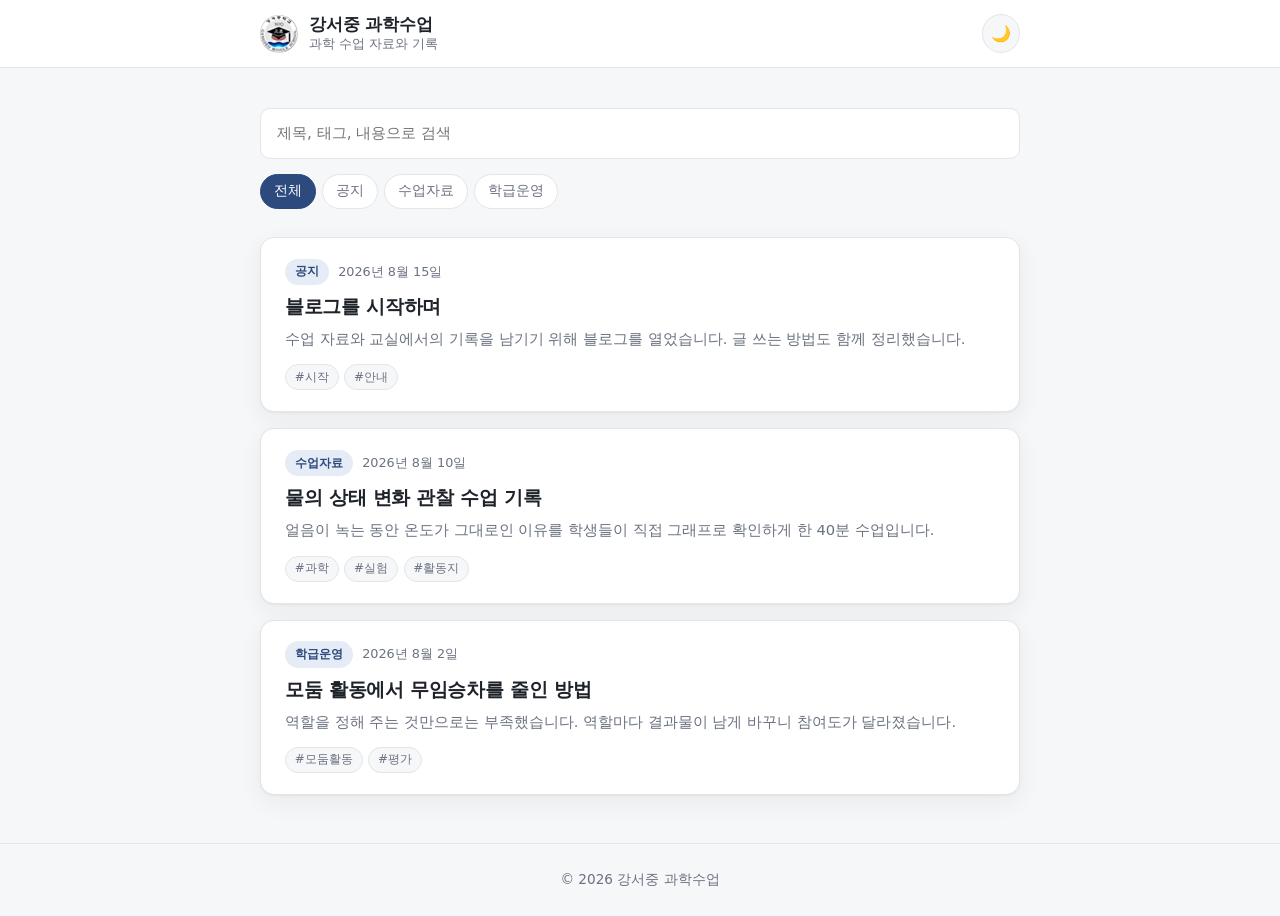
==== index.html @ 13f4ff3e "강서중 과학수업 블로그 첫 배포 빌드 도구 없이 동작하는 정적 블로그입니다. 글은 posts/*.md에 쓰고 브라우저에서 마크다운을 변환해 보여 줍니다.  - 글 목록, 검색, 분" ====
<!DOCTYPE html>
<html lang="ko">
<head>
<meta charset="utf-8">
<meta name="viewport" content="width=device-width, initial-scale=1">
<title>강서중 과학수업</title>
<meta name="description" content="강서중학교 과학 수업 자료와 기록">
<meta name="robots" content="noindex, nofollow">
<link rel="icon" href="assets/school-mark.png">
<link rel="stylesheet" href="assets/style.css">
</head>
<body>
<header class="site-header">
  <div class="wrap header-inner">
    <a class="brand" href="index.html">
      <img class="brand-mark" src="assets/school-mark.png" alt="강서중학교 교표">
      <span class="brand-text">
        <strong>강서중 과학수업</strong>
        <small>과학 수업 자료와 기록</small>
      </span>
    </a>
    <button class="theme-toggle" type="button" aria-label="다크 모드 전환">🌙</button>
  </div>
</header>

<main class="wrap">
  <div class="toolbar">
    <input class="search" type="search" placeholder="제목, 태그, 내용으로 검색" aria-label="글 검색">
    <div class="categories" role="group" aria-label="분류 선택"></div>
  </div>

  <div class="post-list" aria-live="polite">
    <p class="state">불러오는 중…</p>
  </div>
</main>

<footer class="site-footer">
  <div class="wrap">© <span class="year"></span> 강서중 과학수업</div>
</footer>

<script src="assets/app.js"></script>
<script>renderIndex();</script>
</body>
</html>
---- assets/style.css ----
/* 색상 바꾸기
   아래 --accent(강조색)와 --accent-soft(연한 배경) 두 줄만 고치면 전체 색이 바뀝니다.
   어두운 모드용 값은 파일 아래쪽 두 곳에 같은 이름으로 한 번 더 있습니다.

   추천 조합 (밝은 모드 / 어두운 모드)
   남색   #2c4a7e + #e6ecf6  /  #7ea8e8 + #202b3d   ← 현재 적용
   청록   #1f6f5c + #e4efea  /  #6bc2a5 + #21332e
   주황   #c2603a + #f6e7de  /  #e0916d + #33241d
   자주   #7a3f75 + #f0e6ef  /  #c08bbb + #2e2130
   하늘   #1f6feb + #e3eefd  /  #6ea8f5 + #1b2738
*/

:root {
  --bg: #f6f7f9;
  --surface: #ffffff;
  --border: #e2e5ea;
  --text: #1e2229;
  --muted: #6b7280;
  --accent: #2c4a7e;
  --accent-soft: #e6ecf6;
  --accent-on: #ffffff;
  --code-bg: #eff1f5;
  --shadow: 0 1px 2px rgba(30, 34, 41, .05), 0 8px 24px rgba(30, 34, 41, .06);
}

@media (prefers-color-scheme: dark) {
  :root:not([data-theme="light"]) {
    --bg: #16181c;
    --surface: #1e2126;
    --border: #2e333a;
    --text: #e5e7eb;
    --muted: #99a1ad;
    --accent: #7ea8e8;
    --accent-soft: #202b3d;
    --accent-on: #16181c;
    --code-bg: #22262c;
    --shadow: 0 1px 2px rgba(0, 0, 0, .3), 0 8px 24px rgba(0, 0, 0, .25);
  }
}

:root[data-theme="dark"] {
  --bg: #16181c;
  --surface: #1e2126;
  --border: #2e333a;
  --text: #e5e7eb;
  --muted: #99a1ad;
  --accent: #7ea8e8;
  --accent-soft: #202b3d;
  --accent-on: #16181c;
  --code-bg: #22262c;
  --shadow: 0 1px 2px rgba(0, 0, 0, .3), 0 8px 24px rgba(0, 0, 0, .25);
}

* { box-sizing: border-box; }

body {
  margin: 0;
  background: var(--bg);
  color: var(--text);
  font-family: "Pretendard", "Apple SD Gothic Neo", "Malgun Gothic", system-ui, sans-serif;
  font-size: 16px;
  line-height: 1.75;
  -webkit-font-smoothing: antialiased;
}

.wrap {
  width: min(760px, 100% - 2.5rem);
  margin-inline: auto;
}

a { color: inherit; }

/* 헤더 */

.site-header {
  border-bottom: 1px solid var(--border);
  background: var(--surface);
  position: sticky;
  top: 0;
  z-index: 10;
}

.header-inner {
  display: flex;
  align-items: center;
  justify-content: space-between;
  gap: 1rem;
  padding: .9rem 0;
}

.brand {
  display: flex;
  align-items: center;
  gap: .7rem;
  text-decoration: none;
}

.brand-mark {
  width: 38px;
  height: 38px;
  border-radius: 50%;
  background: #fff;
  flex-shrink: 0;
}

.brand-text { display: flex; flex-direction: column; line-height: 1.3; }
.brand-text strong { font-size: 1.05rem; letter-spacing: -.01em; }
.brand-text small { color: var(--muted); font-size: .8rem; }

.theme-toggle {
  border: 1px solid var(--border);
  background: var(--bg);
  color: inherit;
  border-radius: 999px;
  width: 2.4rem;
  height: 2.4rem;
  font-size: 1rem;
  cursor: pointer;
  flex-shrink: 0;
}

.theme-toggle:hover { border-color: var(--accent); }

/* 검색 · 분류 */

.toolbar { margin: 2.5rem 0 1.75rem; }

.search {
  width: 100%;
  padding: .7rem 1rem;
  font: inherit;
  font-size: .95rem;
  color: inherit;
  background: var(--surface);
  border: 1px solid var(--border);
  border-radius: 10px;
}

.search:focus {
  outline: 2px solid var(--accent);
  outline-offset: -1px;
}

.categories {
  display: flex;
  flex-wrap: wrap;
  gap: .4rem;
  margin-top: .9rem;
}

.chip {
  border: 1px solid var(--border);
  background: var(--surface);
  color: var(--muted);
  font: inherit;
  font-size: .85rem;
  padding: .3rem .8rem;
  border-radius: 999px;
  cursor: pointer;
}

.chip:hover { color: var(--text); }

.chip.active {
  background: var(--accent);
  border-color: var(--accent);
  color: var(--accent-on);
}

/* 목록 */

.post-list {
  display: grid;
  gap: 1rem;
  padding-bottom: 3rem;
}

.card {
  background: var(--surface);
  border: 1px solid var(--border);
  border-radius: 14px;
  box-shadow: var(--shadow);
  transition: transform .15s ease, border-color .15s ease;
}

.card:hover {
  transform: translateY(-2px);
  border-color: var(--accent);
}

.card-link {
  display: block;
  padding: 1.3rem 1.5rem;
  text-decoration: none;
}

.card h2 {
  margin: .5rem 0 .4rem;
  font-size: 1.2rem;
  letter-spacing: -.015em;
  line-height: 1.45;
}

.excerpt {
  margin: 0;
  color: var(--muted);
  font-size: .92rem;
  line-height: 1.65;
}

.card-meta {
  display: flex;
  align-items: center;
  gap: .6rem;
  font-size: .8rem;
  color: var(--muted);
}

.tags {
  display: flex;
  flex-wrap: wrap;
  gap: .35rem;
  margin-top: .8rem;
}

.tag {
  font-size: .75rem;
  color: var(--muted);
  background: var(--bg);
  border: 1px solid var(--border);
  border-radius: 999px;
  padding: .1rem .55rem;
}

.tag.cat {
  color: var(--accent);
  background: var(--accent-soft);
  border-color: transparent;
  font-weight: 600;
}

.state {
  color: var(--muted);
  text-align: center;
  padding: 3rem 1rem;
}

.state.error { color: #c0392b; }

/* 본문 */

.back-link {
  display: inline-block;
  margin: 2rem 0 1rem;
  color: var(--muted);
  font-size: .9rem;
  text-decoration: none;
}

.back-link:hover { color: var(--accent); }

.post { padding-bottom: 4rem; }

.post-head {
  padding-bottom: 1.5rem;
  margin-bottom: 2rem;
  border-bottom: 1px solid var(--border);
}

.post-head h1 {
  margin: .6rem 0 0;
  font-size: 1.9rem;
  line-height: 1.35;
  letter-spacing: -.02em;
}

.post-body { font-size: 1.02rem; }

.post-body h1, .post-body h2, .post-body h3, .post-body h4 {
  margin: 2.4rem 0 .8rem;
  line-height: 1.4;
  letter-spacing: -.015em;
}

.post-body h1 { font-size: 1.6rem; }
.post-body h2 { font-size: 1.35rem; }
.post-body h3 { font-size: 1.12rem; }
.post-body h4 { font-size: 1rem; }

.post-body p { margin: 1.1rem 0; }

.post-body ul, .post-body ol { padding-left: 1.4rem; }
.post-body li { margin: .35rem 0; }

.post-body a { color: var(--accent); text-underline-offset: .2em; }

.post-body img {
  max-width: 100%;
  height: auto;
  border-radius: 10px;
  border: 1px solid var(--border);
}

.post-body blockquote {
  margin: 1.5rem 0;
  padding: .3rem 1.2rem;
  border-left: 3px solid var(--accent);
  background: var(--accent-soft);
  border-radius: 0 8px 8px 0;
  color: var(--text);
}

.post-body hr {
  border: 0;
  border-top: 1px solid var(--border);
  margin: 2.5rem 0;
}

.post-body code {
  background: var(--code-bg);
  padding: .12em .4em;
  border-radius: 5px;
  font-size: .88em;
  font-family: "Cascadia Mono", Consolas, monospace;
}

.post-body pre {
  background: var(--code-bg);
  border: 1px solid var(--border);
  border-radius: 10px;
  padding: 1rem 1.2rem;
  overflow-x: auto;
  line-height: 1.6;
}

.post-body pre code {
  background: none;
  padding: 0;
  font-size: .87rem;
}

.table-scroll {
  overflow-x: auto;
  margin: 1.5rem 0;
}

.post-body table {
  border-collapse: collapse;
  width: 100%;
  font-size: .93rem;
}

.post-body th, .post-body td {
  border: 1px solid var(--border);
  padding: .55rem .8rem;
  text-align: left;
}

.post-body th {
  background: var(--accent-soft);
  font-weight: 600;
}

/* 푸터 */

.site-footer {
  border-top: 1px solid var(--border);
  padding: 1.5rem 0;
  color: var(--muted);
  font-size: .85rem;
  text-align: center;
}

@media (max-width: 480px) {
  .brand-text small { display: none; }
  .post-head h1 { font-size: 1.5rem; }
}
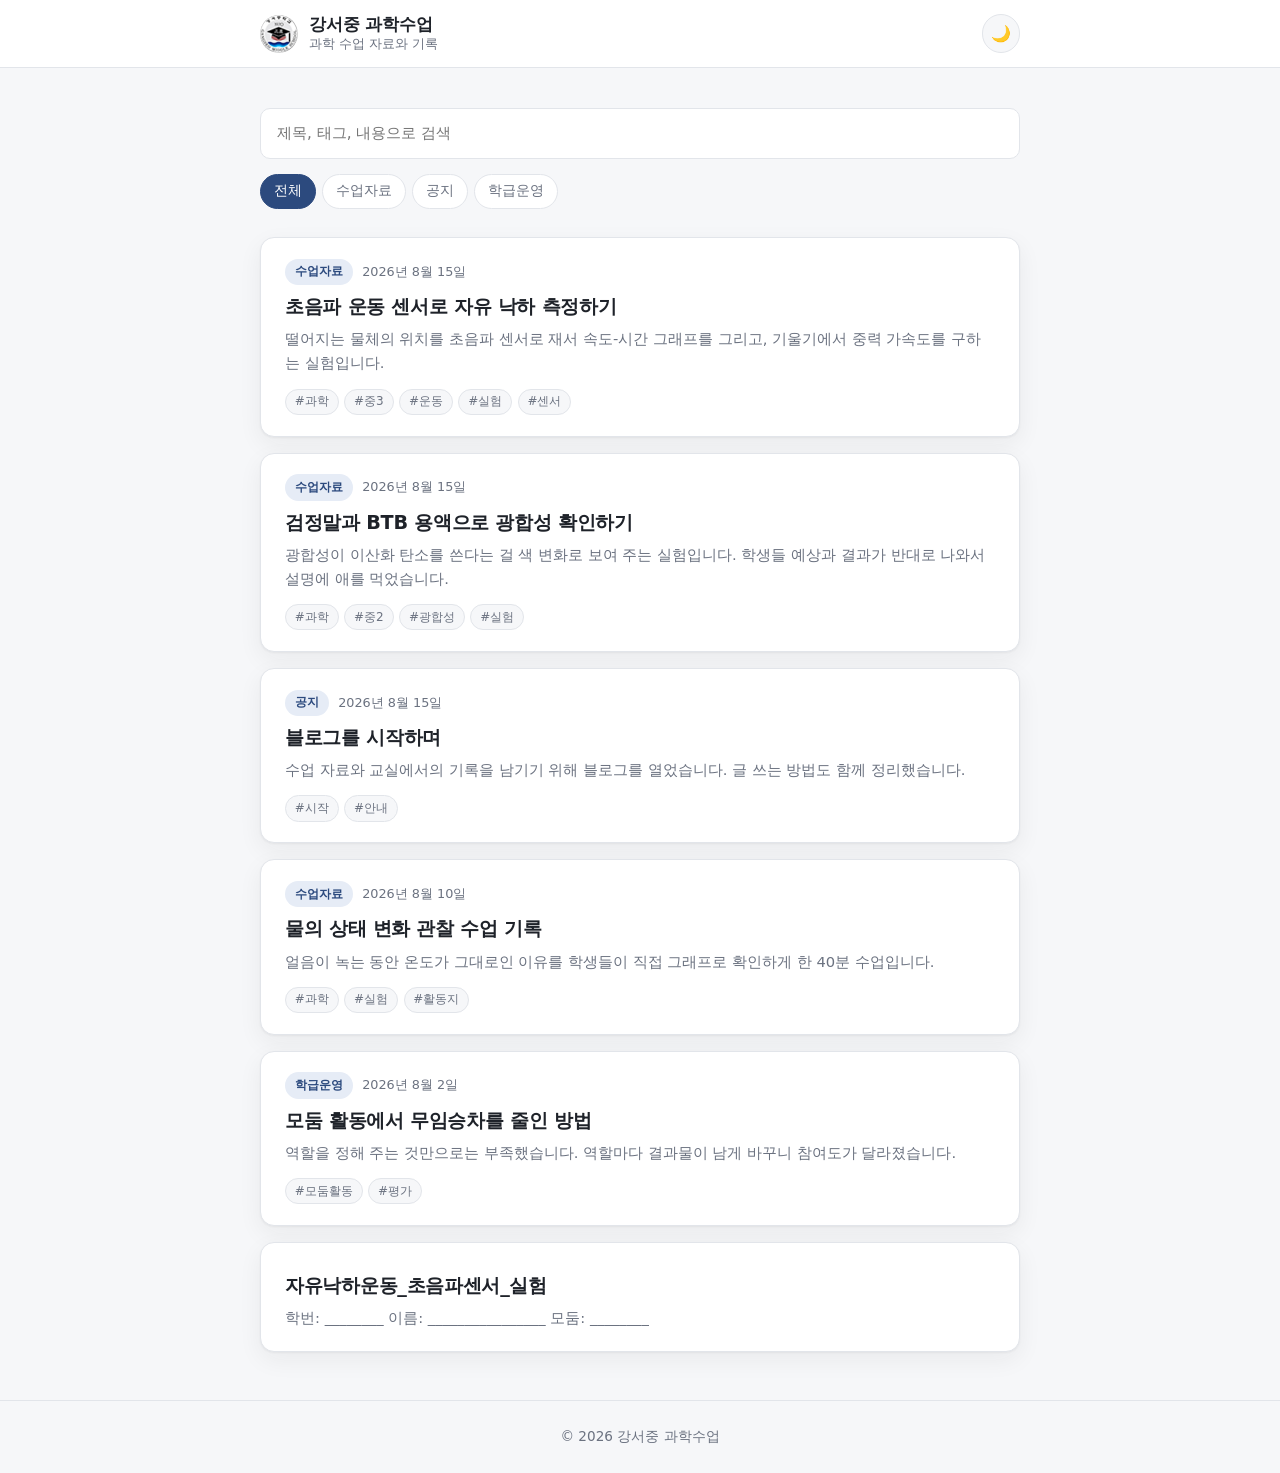
==== commit bf741b38: "글 수정 2026-08-15 18:55" ====
--- a/index.html
+++ b/index.html
@@ -7,7 +7,7 @@
 <meta name="description" content="강서중학교 과학 수업 자료와 기록">
 <meta name="robots" content="noindex, nofollow">
 <link rel="icon" href="assets/school-mark.png">
-<link rel="stylesheet" href="assets/style.css">
+<link rel="stylesheet" href="assets/style.css?v=0c0f80e6">
 </head>
 <body>
 <header class="site-header">
@@ -38,7 +38,7 @@
   <div class="wrap">© <span class="year"></span> 강서중 과학수업</div>
 </footer>
 
-<script src="assets/app.js"></script>
+<script src="assets/app.js?v=0c0f80e6"></script>
 <script>renderIndex();</script>
 </body>
 </html>
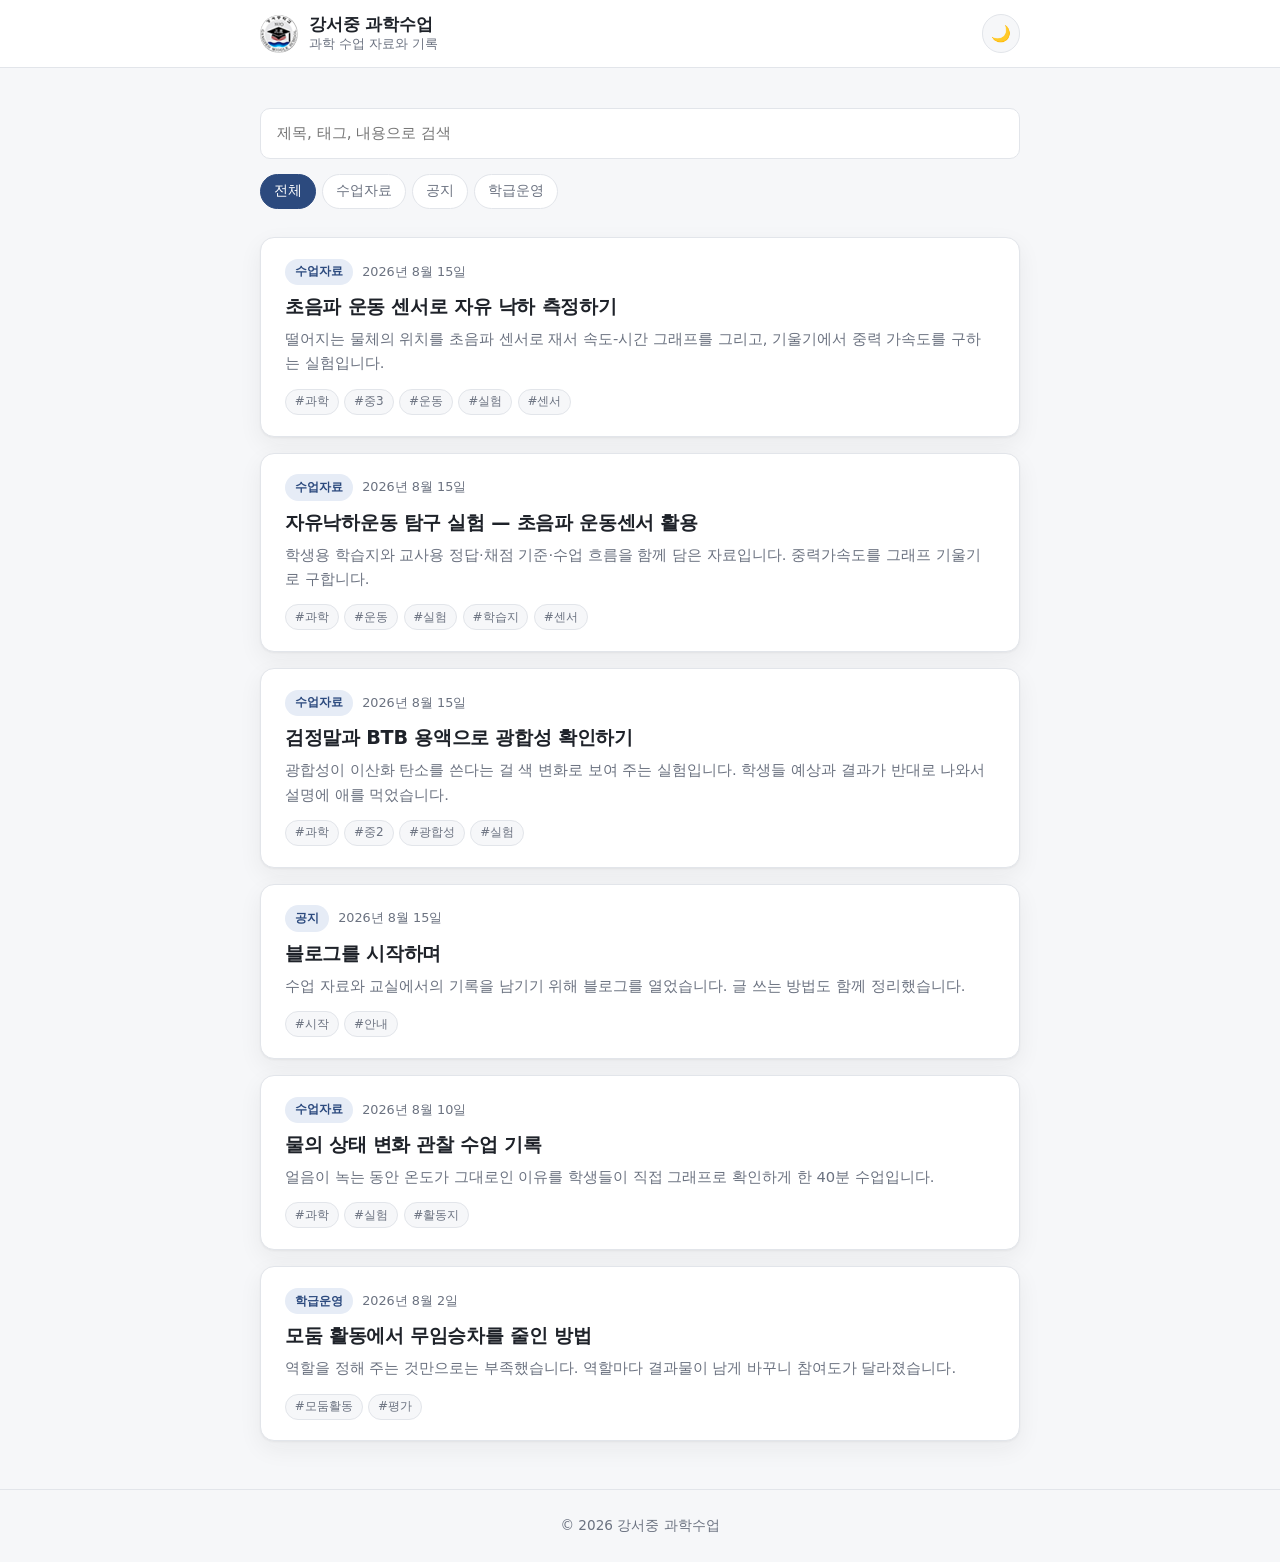
==== commit dd061ff6: "글 수정 2026-08-15 18:58" ====
--- a/index.html
+++ b/index.html
@@ -7,7 +7,7 @@
 <meta name="description" content="강서중학교 과학 수업 자료와 기록">
 <meta name="robots" content="noindex, nofollow">
 <link rel="icon" href="assets/school-mark.png">
-<link rel="stylesheet" href="assets/style.css?v=0c0f80e6">
+<link rel="stylesheet" href="assets/style.css?v=616b80e6">
 </head>
 <body>
 <header class="site-header">
@@ -38,7 +38,7 @@
   <div class="wrap">© <span class="year"></span> 강서중 과학수업</div>
 </footer>
 
-<script src="assets/app.js?v=0c0f80e6"></script>
+<script src="assets/app.js?v=616b80e6"></script>
 <script>renderIndex();</script>
 </body>
 </html>
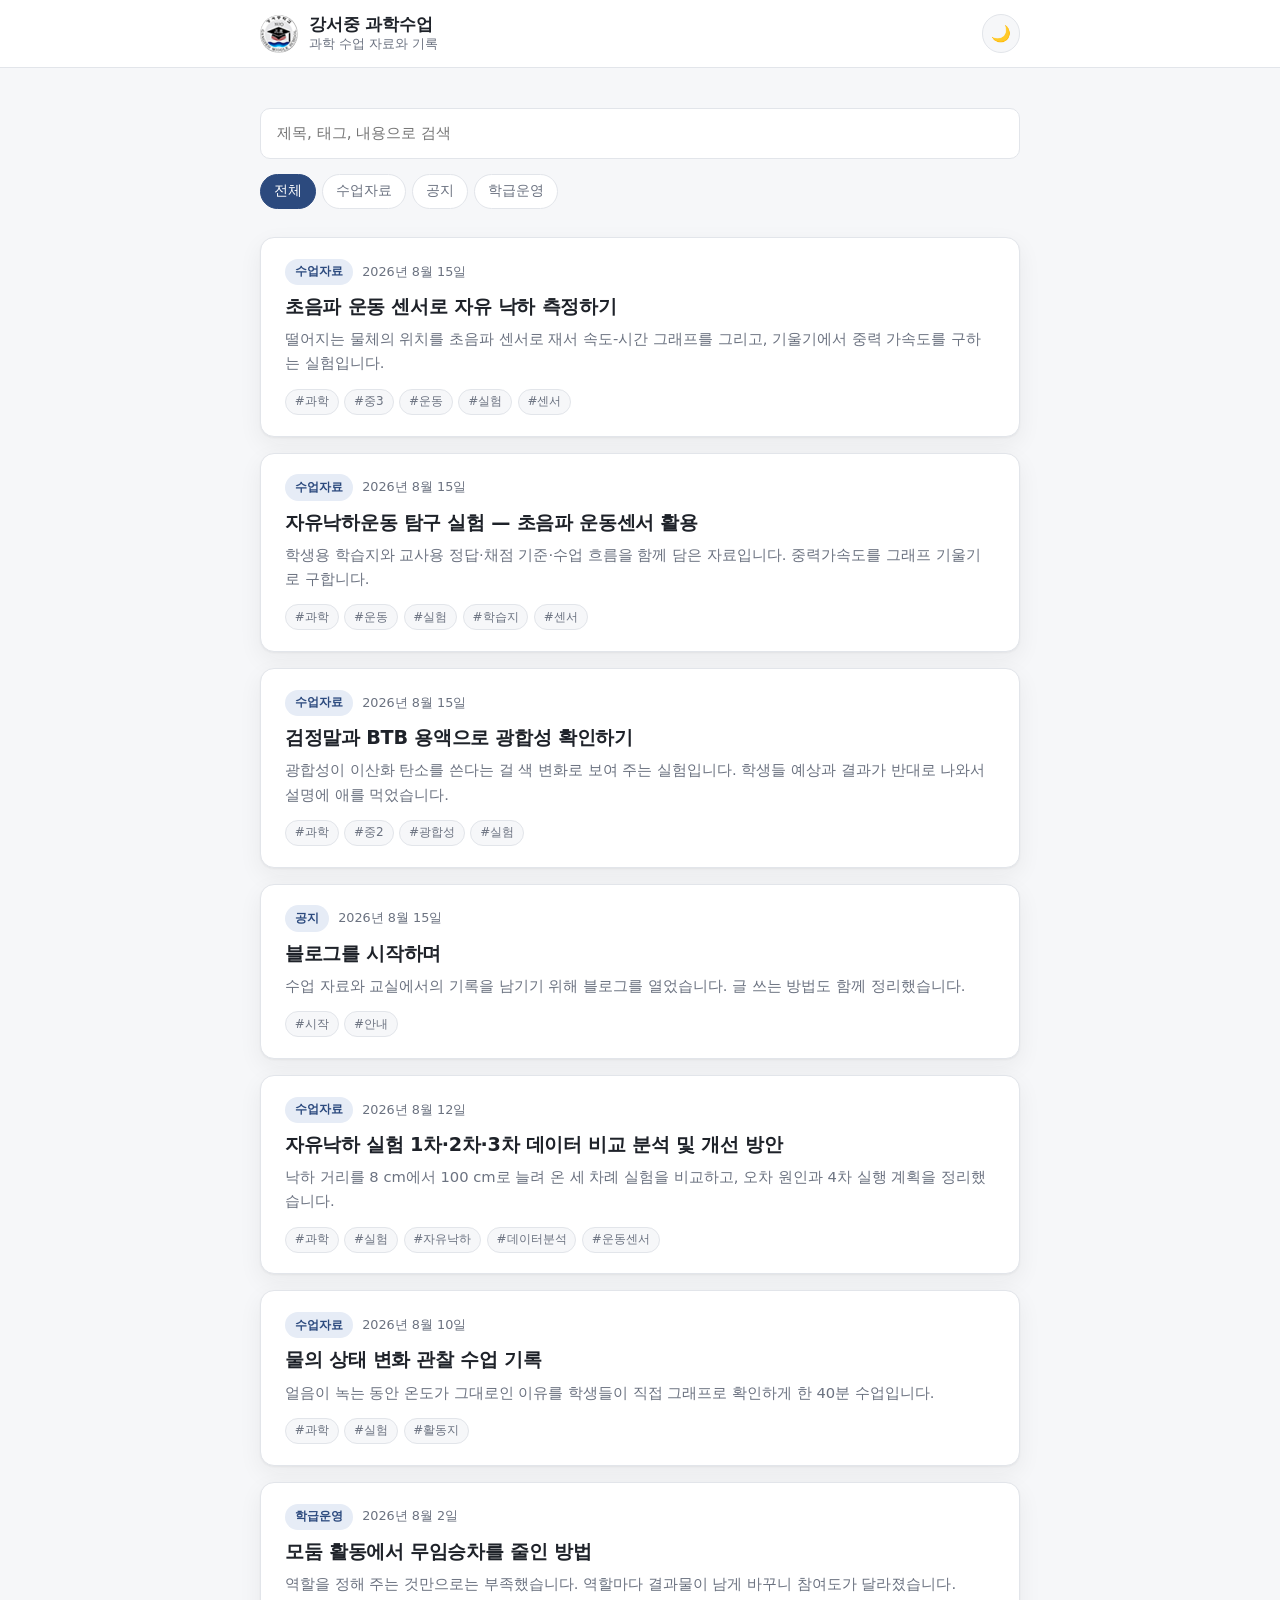
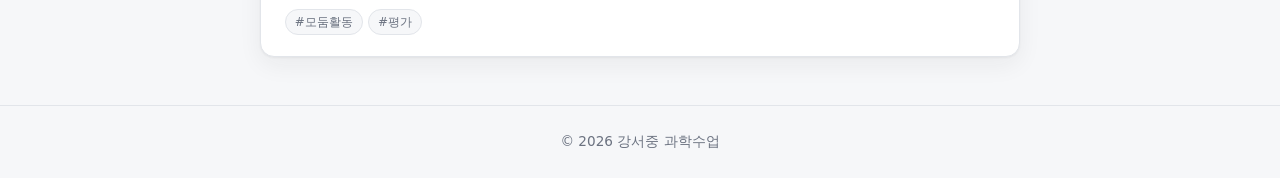
==== commit ade3f45d: "글 수정 2026-08-15 19:14" ====
--- a/index.html
+++ b/index.html
@@ -7,7 +7,7 @@
 <meta name="description" content="강서중학교 과학 수업 자료와 기록">
 <meta name="robots" content="noindex, nofollow">
 <link rel="icon" href="assets/school-mark.png">
-<link rel="stylesheet" href="assets/style.css?v=616b80e6">
+<link rel="stylesheet" href="assets/style.css?v=e83780e6">
 </head>
 <body>
 <header class="site-header">
@@ -38,7 +38,7 @@
   <div class="wrap">© <span class="year"></span> 강서중 과학수업</div>
 </footer>
 
-<script src="assets/app.js?v=616b80e6"></script>
+<script src="assets/app.js?v=e83780e6"></script>
 <script>renderIndex();</script>
 </body>
 </html>
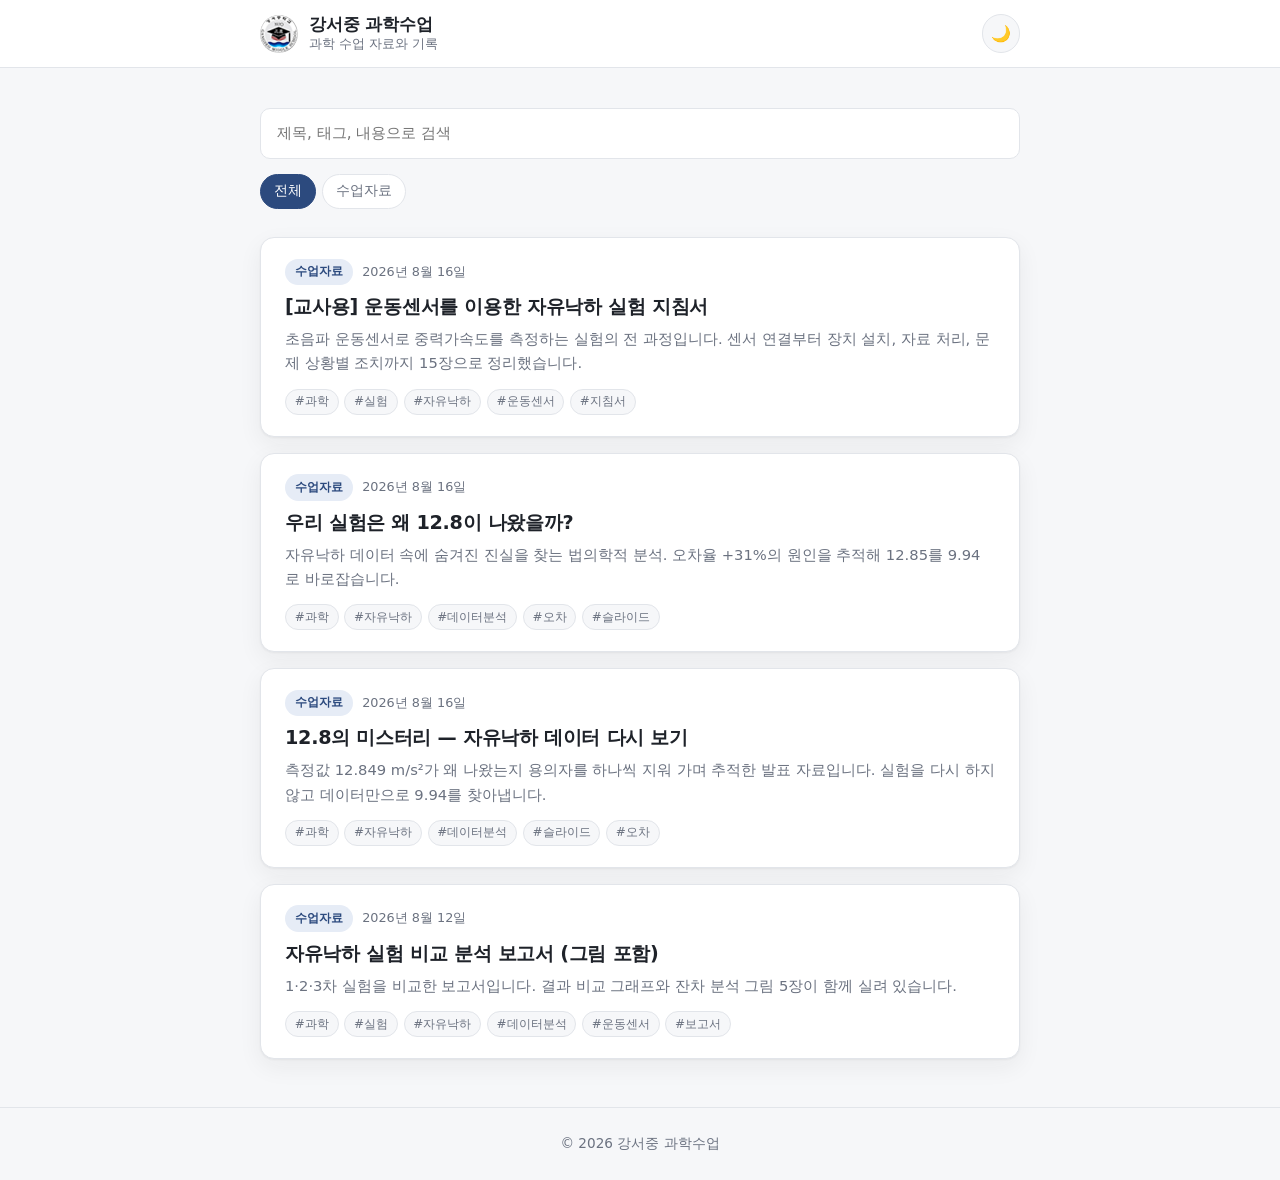
==== commit 42ddf00a: "글 수정 2026-08-16 06:31" ====
--- a/index.html
+++ b/index.html
@@ -7,7 +7,7 @@
 <meta name="description" content="강서중학교 과학 수업 자료와 기록">
 <meta name="robots" content="noindex, nofollow">
 <link rel="icon" href="assets/school-mark.png">
-<link rel="stylesheet" href="assets/style.css?v=e83780e6">
+<link rel="stylesheet" href="assets/style.css?v=0fbb80e6">
 </head>
 <body>
 <header class="site-header">
@@ -38,7 +38,7 @@
   <div class="wrap">© <span class="year"></span> 강서중 과학수업</div>
 </footer>
 
-<script src="assets/app.js?v=e83780e6"></script>
+<script src="assets/app.js?v=0fbb80e6"></script>
 <script>renderIndex();</script>
 </body>
 </html>
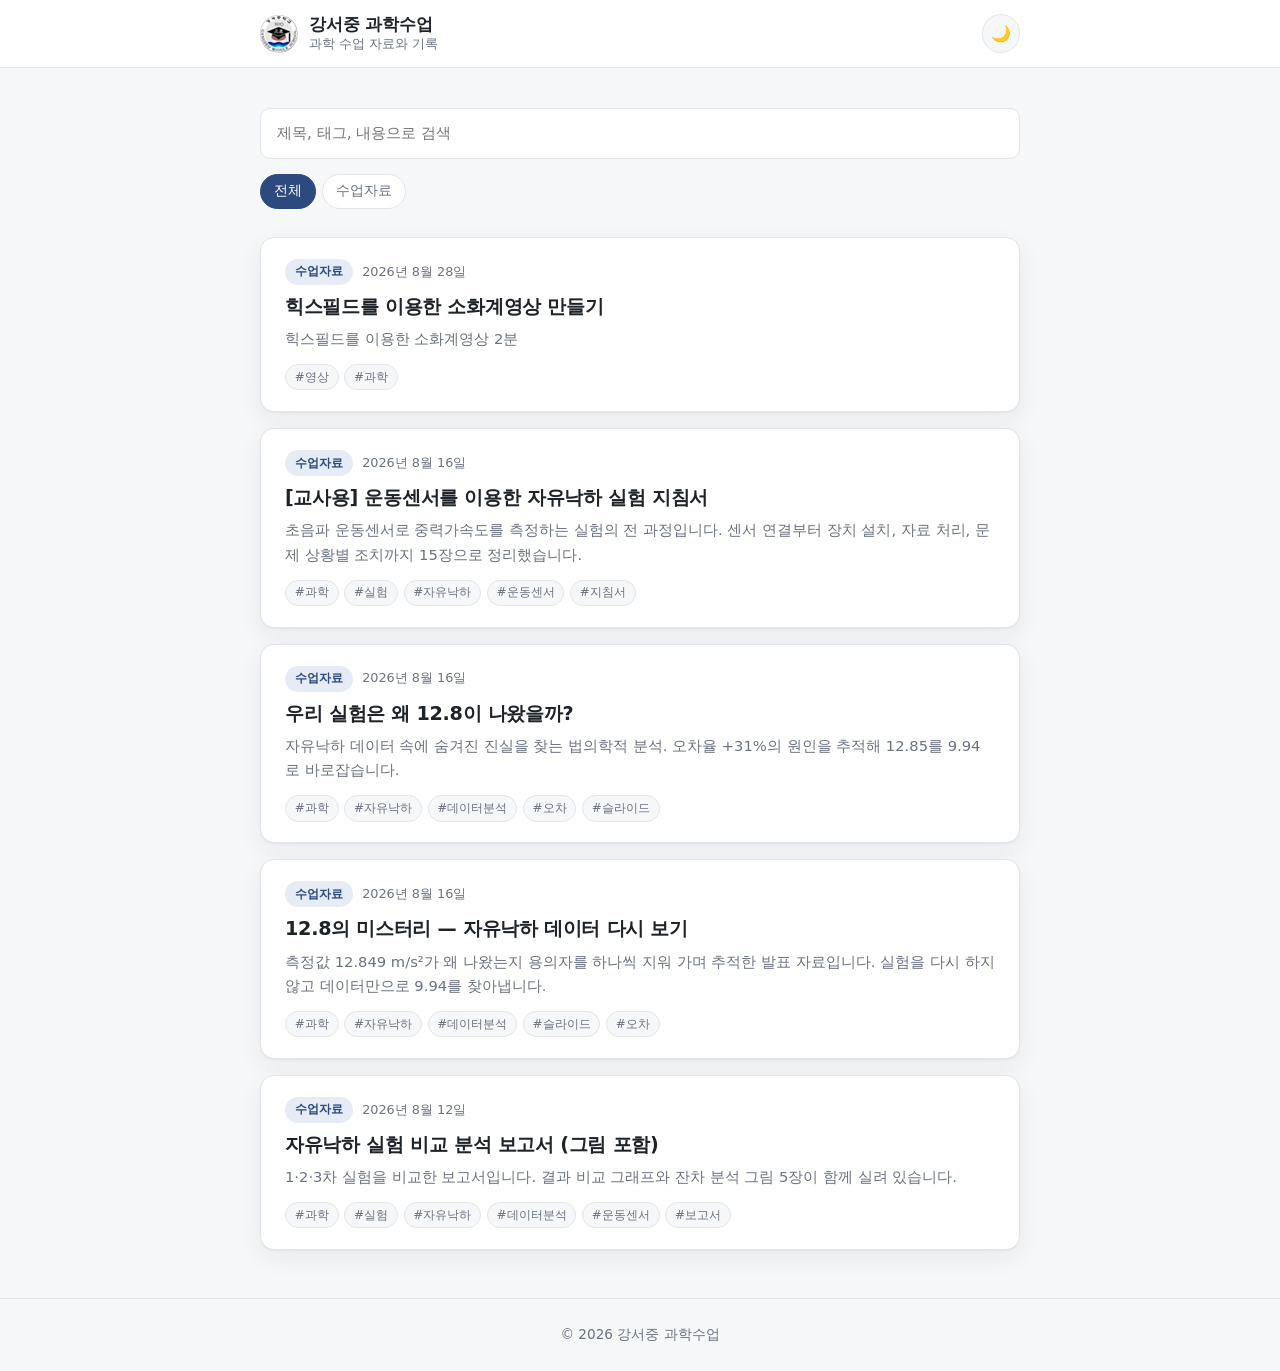
==== commit 9c828a5e: "글 수정 2026-08-29 08:35" ====
--- a/index.html
+++ b/index.html
@@ -7,7 +7,7 @@
 <meta name="description" content="강서중학교 과학 수업 자료와 기록">
 <meta name="robots" content="noindex, nofollow">
 <link rel="icon" href="assets/school-mark.png">
-<link rel="stylesheet" href="assets/style.css?v=0fbb80e6">
+<link rel="stylesheet" href="assets/style.css?v=991a2831">
 </head>
 <body>
 <header class="site-header">
@@ -38,7 +38,7 @@
   <div class="wrap">© <span class="year"></span> 강서중 과학수업</div>
 </footer>
 
-<script src="assets/app.js?v=0fbb80e6"></script>
+<script src="assets/app.js?v=991a2831"></script>
 <script>renderIndex();</script>
 </body>
 </html>
--- a/assets/style.css
+++ b/assets/style.css
@@ -375,3 +375,28 @@
   .brand-text small { display: none; }
   .post-head h1 { font-size: 1.5rem; }
 }
+
+/* 영상 */
+
+.post-body .video {
+  margin: 1.4rem 0;
+  border-radius: 12px;
+  overflow: hidden;
+  background: #000;
+  box-shadow: var(--shadow);
+}
+
+.post-body .video iframe,
+.post-body .video video {
+  display: block;
+  width: 100%;
+  aspect-ratio: 16 / 9;
+  border: 0;
+}
+
+.post-body .video.is-file video {
+  height: auto;
+  aspect-ratio: auto;
+  max-height: 70vh;
+  background: #000;
+}
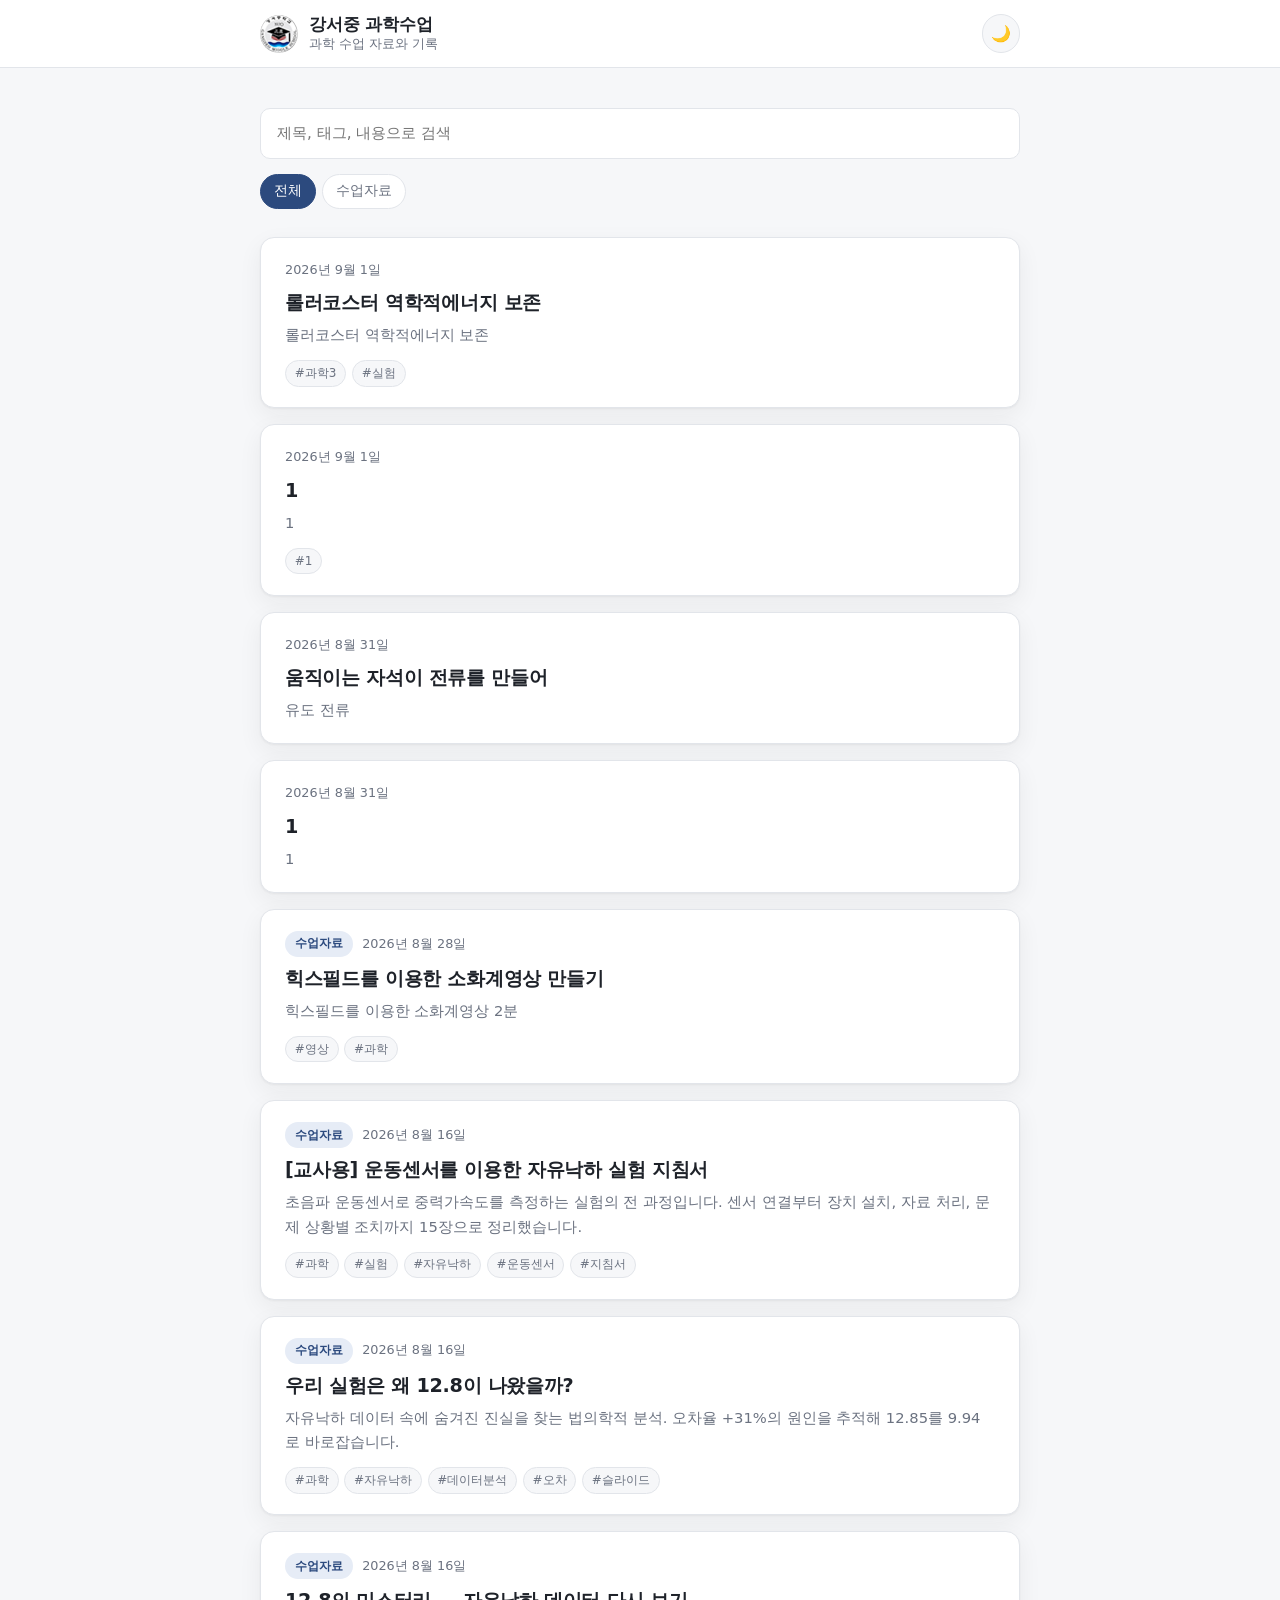
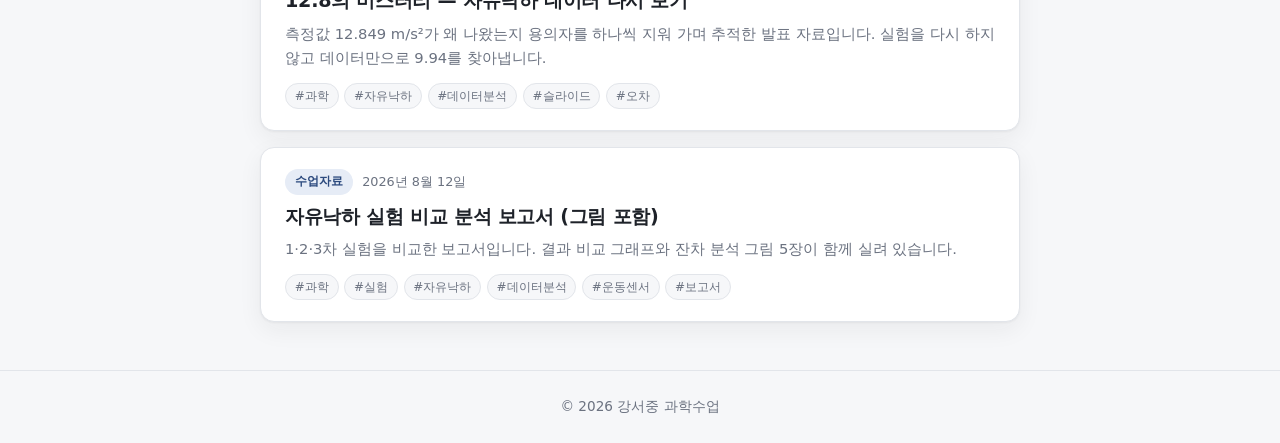
==== commit de5f48de: "글 수정 2026-09-02 08:55" ====
--- a/index.html
+++ b/index.html
@@ -7,7 +7,7 @@
 <meta name="description" content="강서중학교 과학 수업 자료와 기록">
 <meta name="robots" content="noindex, nofollow">
 <link rel="icon" href="assets/school-mark.png">
-<link rel="stylesheet" href="assets/style.css?v=991a2831">
+<link rel="stylesheet" href="assets/style.css?v=da4d2831">
 </head>
 <body>
 <header class="site-header">
@@ -38,7 +38,7 @@
   <div class="wrap">© <span class="year"></span> 강서중 과학수업</div>
 </footer>
 
-<script src="assets/app.js?v=991a2831"></script>
+<script src="assets/app.js?v=da4d2831"></script>
 <script>renderIndex();</script>
 </body>
 </html>
